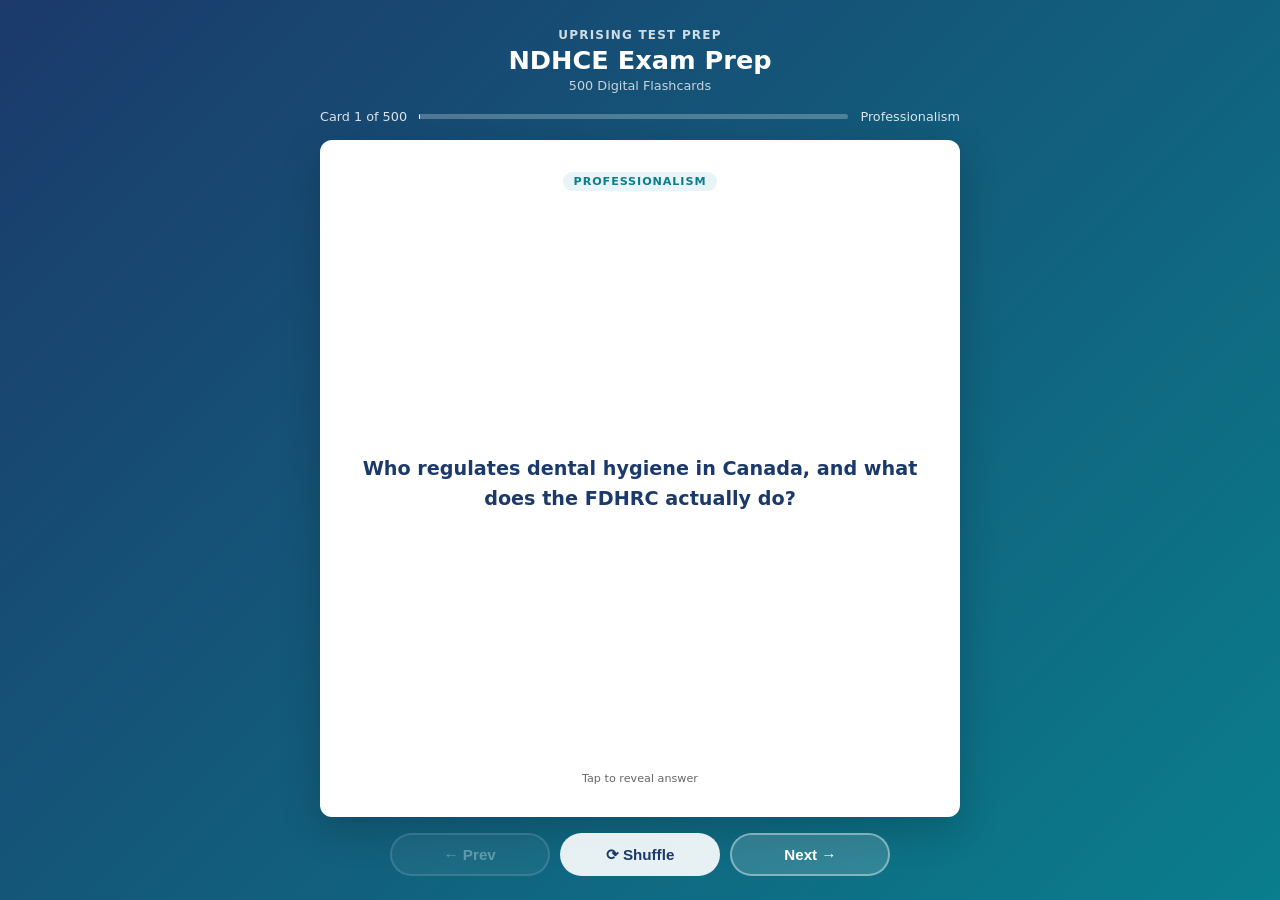
==== flashcards/index.html @ aa2fa13d "Deploy NDHCE exam" ====
<!DOCTYPE html>
<html lang="en">
<head>
  <meta charset="UTF-8">
  <meta name="viewport" content="width=device-width, initial-scale=1.0">
  <title>NDHCE Exam Prep: Flashcards</title>
  <style>
    :root {
      --blue:   #1B3A6B;
      --teal:   #0A7E8C;
      --ltblue: #E8F4F8;
      --white:  #FFFFFF;
      --text:   #1A1A1A;
      --muted:  #666;
      --radius: 12px;
    }
    * { box-sizing: border-box; margin: 0; padding: 0; }
    html, body { height: 100%; }
    body {
      font-family: 'Segoe UI', system-ui, sans-serif;
      background: linear-gradient(135deg, var(--blue) 0%, var(--teal) 100%);
      min-height: 100dvh;
      display: flex;
      flex-direction: column;
      align-items: center;
      padding: 1.25rem 1rem 1rem;
      gap: 0.75rem;
      overflow-x: hidden;
    }
    header { text-align: center; color: #fff; flex-shrink: 0; }
    header .brand { font-size: 0.75rem; font-weight: 700; letter-spacing: 0.1em; opacity: 0.8; text-transform: uppercase; }
    header h1 { font-size: 1.3rem; font-weight: 800; margin-top: 0.2rem; }
    header .subtitle { font-size: 0.8rem; opacity: 0.75; margin-top: 0.15rem; }
    #progress-info {
      display: flex; align-items: center; gap: 0.75rem;
      color: rgba(255,255,255,0.85); font-size: 0.8rem;
      flex-shrink: 0; width: 100%; max-width: 640px;
    }
    #progress-bar-track {
      flex: 1; background: rgba(255,255,255,0.25);
      border-radius: 4px; height: 5px;
    }
    #progress-bar-fill { height: 100%; background: #fff; border-radius: 4px; transition: width 0.3s; }
    .card-scene {
      width: 100%; max-width: 640px;
      perspective: 1200px;
      cursor: pointer;
      flex: 1; min-height: 0;
      display: flex; flex-direction: column;
    }
    .card-inner {
      position: relative; width: 100%;
      flex: 1; min-height: 0;
      transition: transform 0.55s cubic-bezier(.4,0,.2,1);
      transform-style: preserve-3d;
    }
    .card-scene.flipped .card-inner { transform: rotateY(180deg); }
    .card-face {
      position: absolute; inset: 0;
      backface-visibility: hidden; -webkit-backface-visibility: hidden;
      border-radius: var(--radius);
      display: flex; flex-direction: column;
      padding: 1.5rem 1.75rem;
      box-shadow: 0 12px 40px rgba(0,0,0,0.2);
      overflow: hidden;
    }
    .card-front { background: var(--white); align-items: center; justify-content: center; }
    .card-back  { background: var(--ltblue); transform: rotateY(180deg); }
    .card-badge {
      font-size: 0.7rem; font-weight: 700; text-transform: uppercase;
      letter-spacing: 0.08em;
      background: var(--ltblue); color: var(--teal);
      padding: 0.2rem 0.65rem; border-radius: 20px;
      margin-bottom: 0.85rem; flex-shrink: 0;
    }
    .card-back .card-badge { background: rgba(10,126,140,0.12); }
    .card-front .q-text {
      font-size: 1.1rem; font-weight: 600; color: var(--blue); line-height: 1.55;
      text-align: center; overflow-y: auto; flex: 1;
      display: flex; align-items: center; justify-content: center;
      scrollbar-width: thin; scrollbar-color: rgba(27,58,107,0.3) transparent;
    }
    .card-back .a-label { font-size: 0.7rem; font-weight: 700; color: var(--teal); text-transform: uppercase; letter-spacing: 0.08em; margin-bottom: 0.4rem; flex-shrink: 0; }
    .card-back .a-text  {
      font-size: 0.975rem; color: var(--text); line-height: 1.65;
      overflow-y: auto; flex: 1; min-height: 0; padding-right: 4px;
      scrollbar-width: thin; scrollbar-color: rgba(10,126,140,0.4) transparent;
    }
    .card-back .a-text::-webkit-scrollbar { width: 4px; }
    .card-back .a-text::-webkit-scrollbar-track { background: transparent; }
    .card-back .a-text::-webkit-scrollbar-thumb { background: rgba(10,126,140,0.4); border-radius: 4px; }
    .tap-hint { flex-shrink: 0; margin-top: 0.6rem; font-size: 0.7rem; color: var(--muted); text-align: center; }
    .card-back .tap-hint { color: var(--teal); opacity: 0.7; }
    .controls {
      display: flex; gap: 0.65rem; flex-wrap: nowrap;
      justify-content: center; flex-shrink: 0;
      width: 100%; max-width: 640px;
      padding-bottom: env(safe-area-inset-bottom, 0px);
    }
    .btn {
      padding: 0.6rem 1.2rem; border-radius: 50px;
      border: 2px solid rgba(255,255,255,0.4);
      background: rgba(255,255,255,0.15); color: #fff;
      font-weight: 700; font-size: 0.875rem; cursor: pointer;
      transition: all 0.2s; backdrop-filter: blur(4px);
      white-space: nowrap; flex: 1; max-width: 160px;
    }
    .btn:hover { background: rgba(255,255,255,0.3); border-color: rgba(255,255,255,0.7); }
    .btn:active { transform: scale(0.96); }
    .btn:disabled { opacity: 0.35; cursor: not-allowed; }
    .btn.btn-primary { background: rgba(255,255,255,0.9); color: var(--blue); border-color: transparent; }
    .btn.btn-primary:hover { background: #fff; }
    #loading { color: rgba(255,255,255,0.8); font-size: 1rem; text-align: center; padding: 3rem; flex: 1; }
    @media (min-width: 768px) {
      body { padding: 1.75rem 1.5rem 1.5rem; gap: 1rem; }
      header h1 { font-size: 1.6rem; }
      .card-face { padding: 2rem 2.5rem; }
      .card-front .q-text { font-size: 1.2rem; }
      .card-back .a-text { font-size: 1.05rem; }
      .btn { font-size: 0.95rem; padding: 0.65rem 1.4rem; }
    }
    @media (max-width: 380px) {
      body { padding: 0.75rem; gap: 0.5rem; }
      header .brand { font-size: 0.65rem; }
      header h1 { font-size: 1.1rem; }
      header .subtitle { display: none; }
      .card-face { padding: 1rem 1.1rem; }
      .card-front .q-text { font-size: 0.975rem; }
      .card-back .a-text { font-size: 0.875rem; }
      .btn { font-size: 0.8rem; padding: 0.5rem 0.75rem; }
    }
  </style>
</head>
<body>
<header>
  <div class="brand">Uprising Test Prep</div>
  <h1>NDHCE Exam Prep</h1>
  <div class="subtitle">500 Digital Flashcards</div>
</header>
<div id="progress-info">
  <span id="card-counter">Card 1 of 500</span>
  <div id="progress-bar-track"><div id="progress-bar-fill" style="width:0%"></div></div>
  <span id="domain-label"></span>
</div>
<div id="loading">Loading flashcards...</div>
<div class="card-scene" id="card-scene" style="display:none" onclick="flipCard()">
  <div class="card-inner" id="card-inner">
    <div class="card-face card-front">
      <div class="card-badge" id="front-badge"></div>
      <div class="q-text" id="q-text"></div>
      <div class="tap-hint">Tap to reveal answer</div>
    </div>
    <div class="card-face card-back">
      <div class="card-badge" id="back-badge">Answer</div>
      <div class="a-label">Answer</div>
      <div class="a-text" id="a-text"></div>
      <div class="tap-hint">Tap to flip back</div>
    </div>
  </div>
</div>
<div class="controls" id="controls" style="display:none">
  <button class="btn" id="prev-btn" onclick="event.stopPropagation();move(-1)" disabled>&#8592; Prev</button>
  <button class="btn btn-primary" onclick="event.stopPropagation();shuffleCards()">&#10227; Shuffle</button>
  <button class="btn" id="next-btn" onclick="event.stopPropagation();move(1)">Next &#8594;</button>
</div>
<script>
const DOMAIN_LABELS = {
  clinical_therapy: "Clinical Therapy",
  prevention_education_and_health_promotion: "Prevention Education and Health Promotion",
  collaboration: "Collaboration",
  professionalism: "Professionalism",
  practice_management: "Practice Management",
  evidence_informed_practice: "Evidence Informed Practice",
  communication: "Communication",
};
let cards   = [];
let current = 0;
async function init() {
  try {
    const res = await fetch('flashcards.json');
    if (!res.ok) throw new Error('Network error');
    cards = await res.json();
    document.getElementById('loading').style.display    = 'none';
    document.getElementById('card-scene').style.display = 'flex';
    document.getElementById('controls').style.display   = 'flex';
    show();
  } catch (e) {
    document.getElementById('loading').textContent = 'Error loading flashcards. Please try refreshing.';
  }
}
function domainLabel(key) {
  return DOMAIN_LABELS[key] || key.replace(/_/g, ' ').replace(/\b\w/g, c => c.toUpperCase());
}
function show() {
  const c = cards[current];
  document.getElementById('card-scene').classList.remove('flipped');
  document.getElementById('a-text').scrollTop = 0;
  const label = domainLabel(c.domain || c.chapter || '');
  document.getElementById('q-text').textContent       = c.front;
  document.getElementById('a-text').textContent       = c.back;
  document.getElementById('front-badge').textContent  = label;
  document.getElementById('back-badge').textContent   = label;
  document.getElementById('card-counter').textContent = `Card ${current+1} of ${cards.length}`;
  document.getElementById('domain-label').textContent = label;
  document.getElementById('progress-bar-fill').style.width = `${((current+1)/cards.length*100).toFixed(1)}%`;
  document.getElementById('prev-btn').disabled = current === 0;
  document.getElementById('next-btn').disabled = current === cards.length - 1;
}
function flipCard() { document.getElementById('card-scene').classList.toggle('flipped'); }
function move(dir) {
  const next = current + dir;
  if (next < 0 || next >= cards.length) return;
  current = next; show();
}
function shuffleCards() {
  for (let i = cards.length - 1; i > 0; i--) {
    const j = Math.floor(Math.random() * (i+1));
    [cards[i], cards[j]] = [cards[j], cards[i]];
  }
  current = 0; show();
}
document.addEventListener('keydown', e => {
  if (e.key === 'ArrowRight' || e.key === 'ArrowDown') move(1);
  else if (e.key === 'ArrowLeft' || e.key === 'ArrowUp') move(-1);
  else if (e.key === ' ' || e.key === 'Enter') { e.preventDefault(); flipCard(); }
});
init();
</script>
</body>
</html>
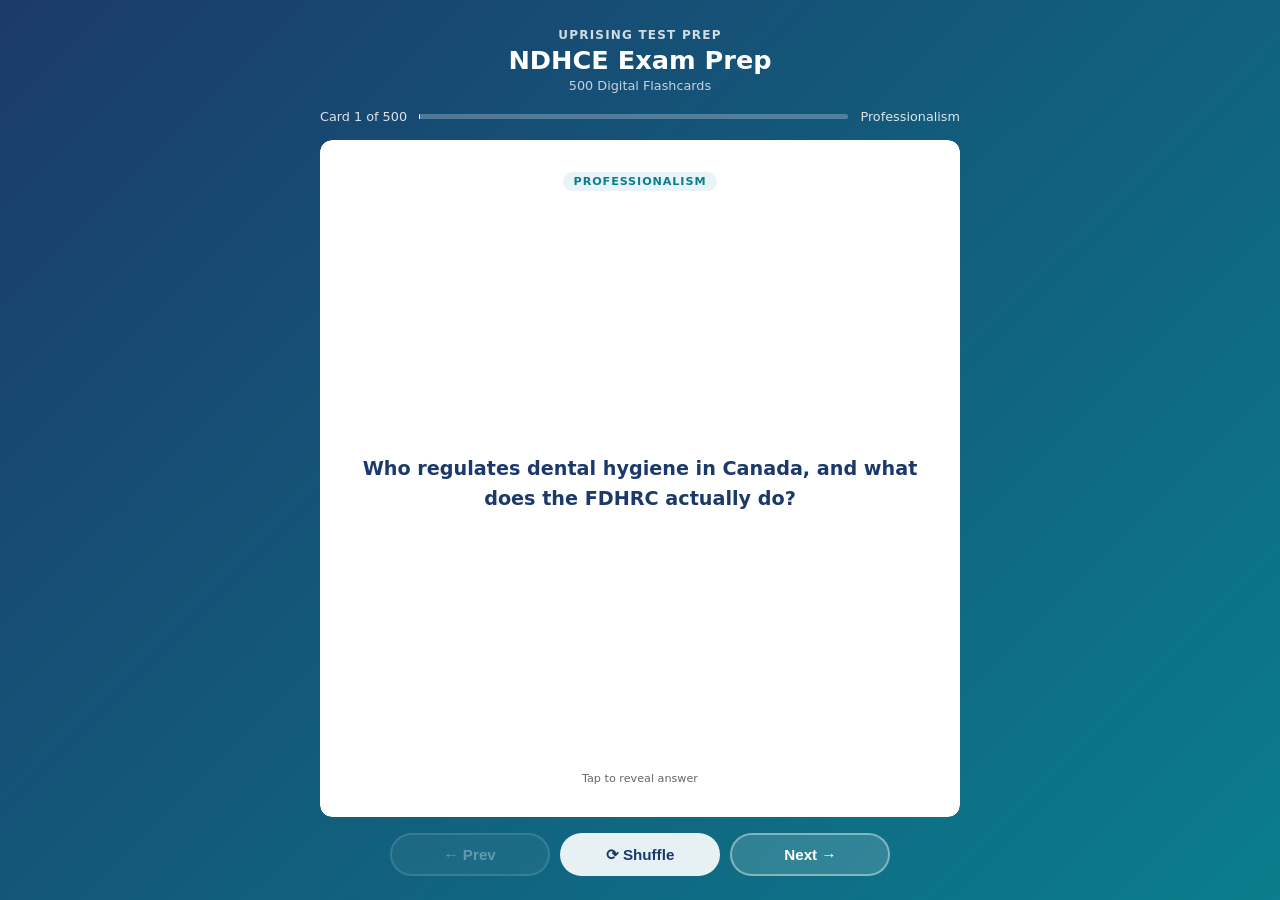
==== commit 3c64ce2e: "Flashcards: clip the answer at the card so it cannot cover Prev/Next in Safari and on iOS" ====
--- a/flashcards/index.html
+++ b/flashcards/index.html
@@ -19,7 +19,12 @@
     body {
       font-family: 'Segoe UI', system-ui, sans-serif;
       background: linear-gradient(135deg, var(--blue) 0%, var(--teal) 100%);
-      min-height: 100dvh;
+      /* Pinned, not min-height: the page must never grow, or the controls
+         get pushed below the fold on iOS where 100dvh and height:100%
+         disagree. The height:100% rule above is the pre-dvh fallback. */
+      height: 100dvh;
+      max-height: 100dvh;
+      overflow: hidden;
       display: flex;
       flex-direction: column;
       align-items: center;
@@ -47,6 +52,13 @@
       cursor: pointer;
       flex: 1; min-height: 0;
       display: flex; flex-direction: column;
+    
+      /* WebKit does not clip overflow inside a preserve-3d context, so the
+         answer pane's own clip is dropped and a long answer paints over the
+         Prev/Next row. This element only sets the perspective and is NOT
+         itself in the 3D context, so its clip is honoured in every engine. */
+      overflow: hidden;
+      border-radius: var(--radius);
     }
     .card-inner {
       position: relative; width: 100%;
@@ -63,6 +75,12 @@
       padding: 1.5rem 1.75rem;
       box-shadow: 0 12px 40px rgba(0,0,0,0.2);
       overflow: hidden;
+    
+      /* Painting through a mask forces WebKit to allocate a real clipping
+         layer for a 3D-transformed element, which is what makes the
+         overflow:hidden and the rounded corners above actually apply. */
+      -webkit-mask-image: -webkit-radial-gradient(#fff, #000);
+              mask-image: radial-gradient(#fff, #000);
     }
     .card-front { background: var(--white); align-items: center; justify-content: center; }
     .card-back  { background: var(--ltblue); transform: rotateY(180deg); }
@@ -85,6 +103,9 @@
       font-size: 0.975rem; color: var(--text); line-height: 1.65;
       overflow-y: auto; flex: 1; min-height: 0; padding-right: 4px;
       scrollbar-width: thin; scrollbar-color: rgba(10,126,140,0.4) transparent;
+    
+      -webkit-overflow-scrolling: touch;
+      overscroll-behavior: contain;
     }
     .card-back .a-text::-webkit-scrollbar { width: 4px; }
     .card-back .a-text::-webkit-scrollbar-track { background: transparent; }
